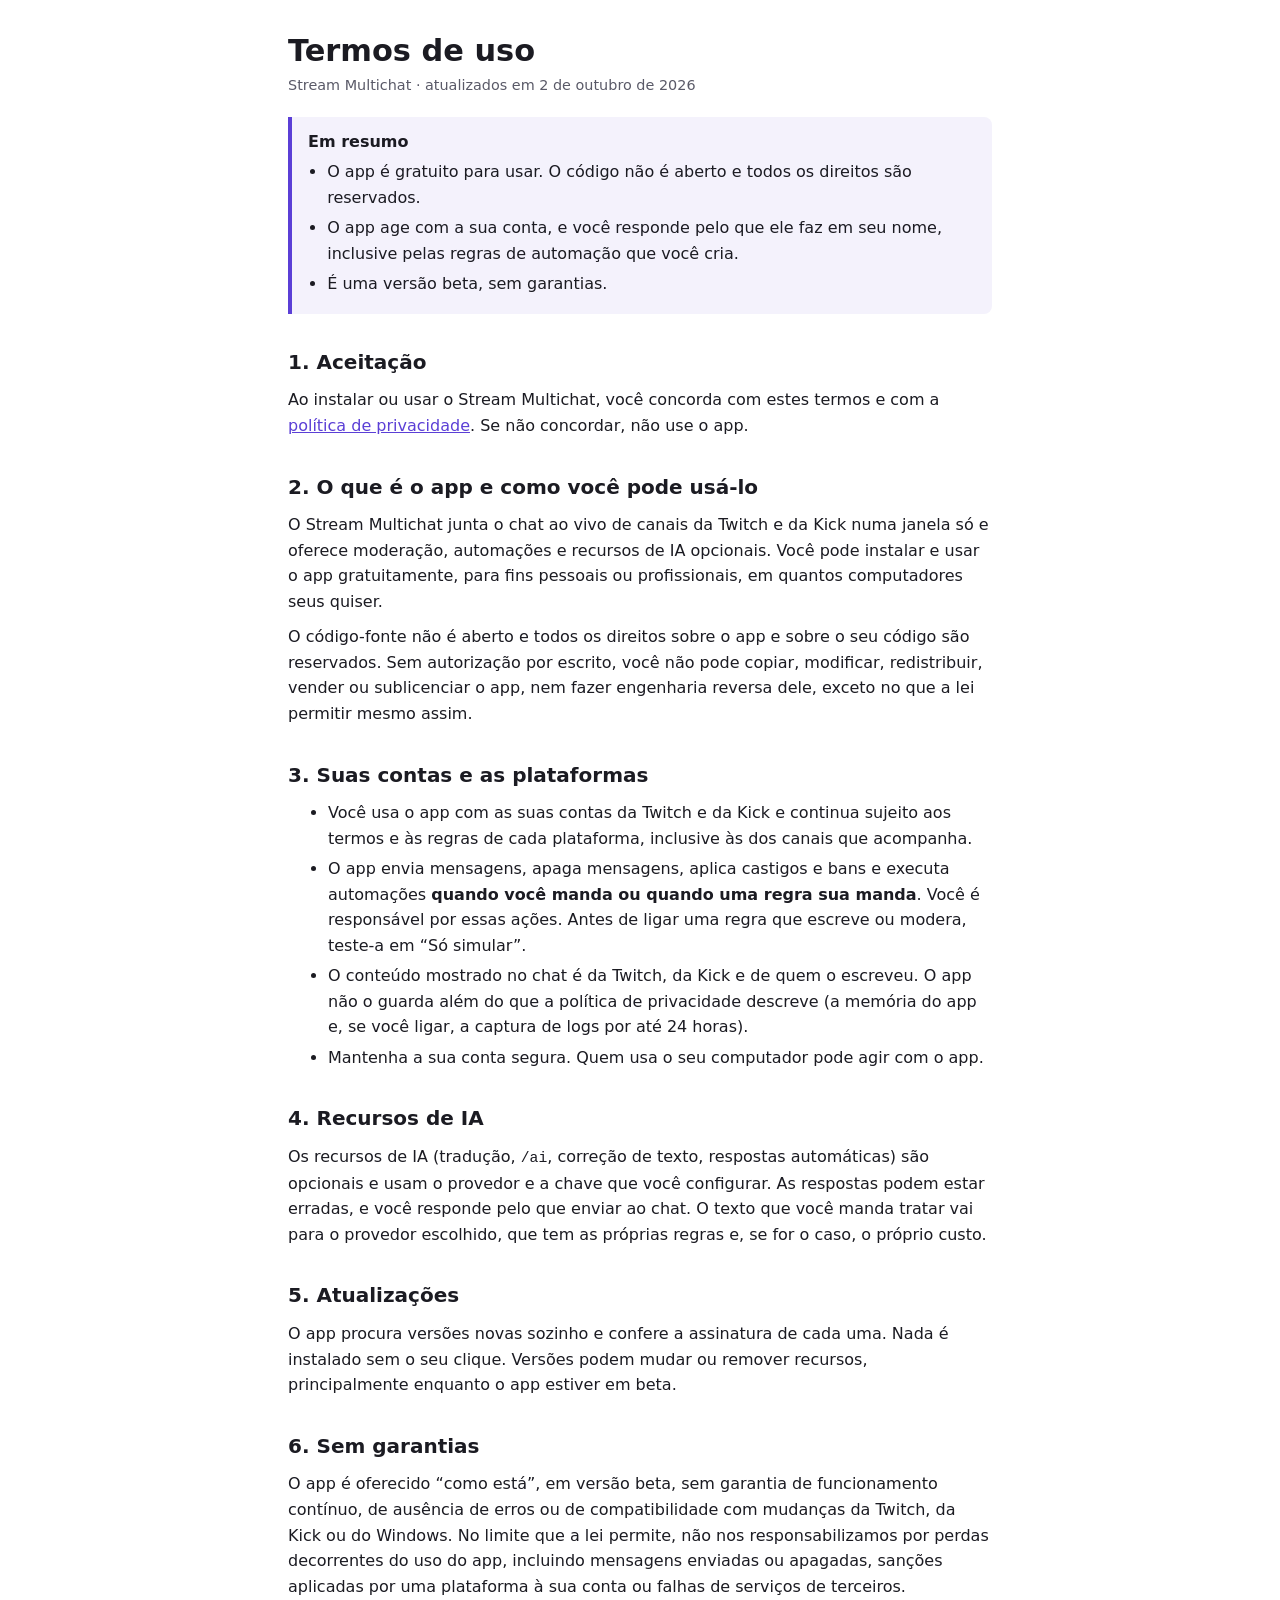
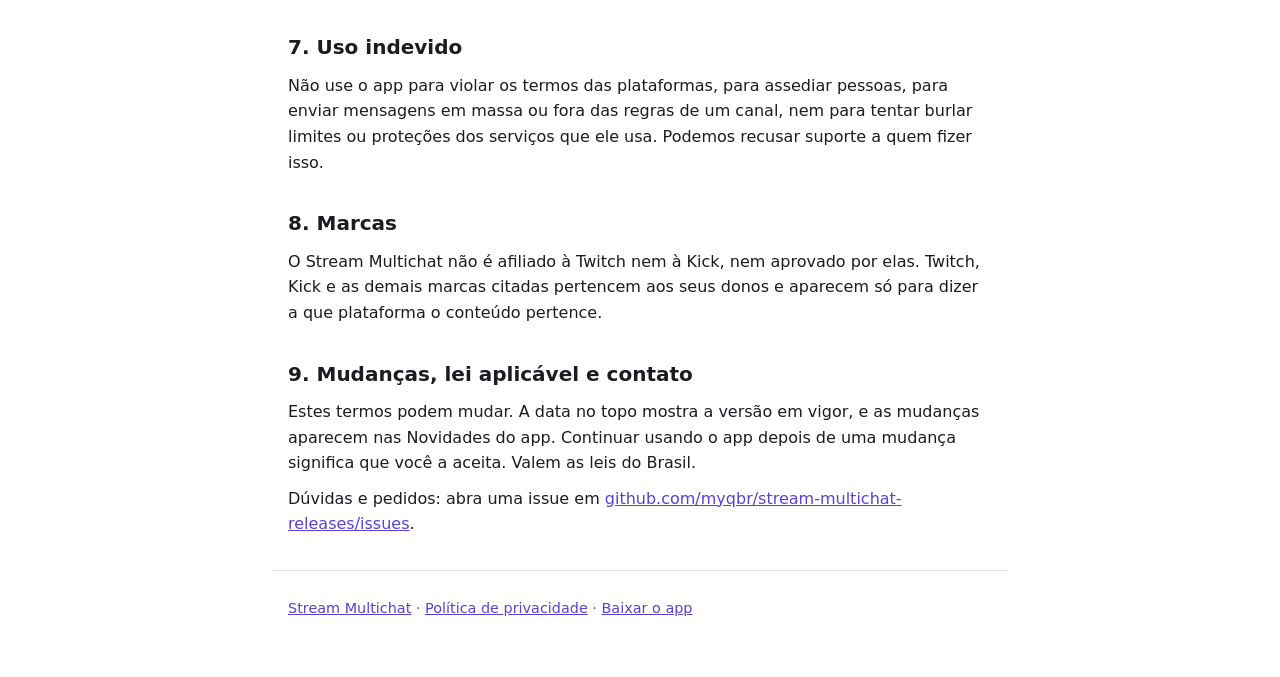
==== termos/index.html @ dfebcac0 "docs: privacy policy and terms of use as GitHub Pages" ====
<!doctype html>
<html lang="pt-BR">
  <head>
    <meta charset="utf-8" />
    <meta name="viewport" content="width=device-width, initial-scale=1" />
    <title>Termos de uso · Stream Multichat</title>
    <meta
      name="description"
      content="Como o Stream Multichat pode ser usado, o que ele faz em seu nome e o que não é permitido."
    />
    <link rel="stylesheet" href="../style.css" />
  </head>
  <body>
    <header>
      <h1>Termos de uso</h1>
      <p class="updated">Stream Multichat · atualizados em 2 de outubro de 2026</p>
    </header>
    <main>
      <div class="summary">
        <strong>Em resumo</strong>
        <ul>
          <li>
            O app é gratuito para usar. O código não é aberto e todos os direitos são reservados.
          </li>
          <li>
            O app age com a sua conta, e você responde pelo que ele faz em seu nome, inclusive pelas
            regras de automação que você cria.
          </li>
          <li>É uma versão beta, sem garantias.</li>
        </ul>
      </div>

      <h2>1. Aceitação</h2>
      <p>
        Ao instalar ou usar o Stream Multichat, você concorda com estes termos e com a
        <a href="../privacidade/">política de privacidade</a>. Se não concordar, não use o app.
      </p>

      <h2>2. O que é o app e como você pode usá-lo</h2>
      <p>
        O Stream Multichat junta o chat ao vivo de canais da Twitch e da Kick numa janela só e
        oferece moderação, automações e recursos de IA opcionais. Você pode instalar e usar o app
        gratuitamente, para fins pessoais ou profissionais, em quantos computadores seus quiser.
      </p>
      <p>
        O código-fonte não é aberto e todos os direitos sobre o app e sobre o seu código são
        reservados. Sem autorização por escrito, você não pode copiar, modificar, redistribuir,
        vender ou sublicenciar o app, nem fazer engenharia reversa dele, exceto no que a lei
        permitir mesmo assim.
      </p>

      <h2>3. Suas contas e as plataformas</h2>
      <ul>
        <li>
          Você usa o app com as suas contas da Twitch e da Kick e continua sujeito aos termos e às
          regras de cada plataforma, inclusive às dos canais que acompanha.
        </li>
        <li>
          O app envia mensagens, apaga mensagens, aplica castigos e bans e executa automações
          <strong>quando você manda ou quando uma regra sua manda</strong>. Você é responsável por
          essas ações. Antes de ligar uma regra que escreve ou modera, teste-a em “Só simular”.
        </li>
        <li>
          O conteúdo mostrado no chat é da Twitch, da Kick e de quem o escreveu. O app não o guarda
          além do que a política de privacidade descreve (a memória do app e, se você ligar, a
          captura de logs por até 24 horas).
        </li>
        <li>Mantenha a sua conta segura. Quem usa o seu computador pode agir com o app.</li>
      </ul>

      <h2>4. Recursos de IA</h2>
      <p>
        Os recursos de IA (tradução, <code>/ai</code>, correção de texto, respostas automáticas) são
        opcionais e usam o provedor e a chave que você configurar. As respostas podem estar erradas,
        e você responde pelo que enviar ao chat. O texto que você manda tratar vai para o provedor
        escolhido, que tem as próprias regras e, se for o caso, o próprio custo.
      </p>

      <h2>5. Atualizações</h2>
      <p>
        O app procura versões novas sozinho e confere a assinatura de cada uma. Nada é instalado sem
        o seu clique. Versões podem mudar ou remover recursos, principalmente enquanto o app estiver
        em beta.
      </p>

      <h2>6. Sem garantias</h2>
      <p>
        O app é oferecido “como está”, em versão beta, sem garantia de funcionamento contínuo, de
        ausência de erros ou de compatibilidade com mudanças da Twitch, da Kick ou do Windows. No
        limite que a lei permite, não nos responsabilizamos por perdas decorrentes do uso do app,
        incluindo mensagens enviadas ou apagadas, sanções aplicadas por uma plataforma à sua conta
        ou falhas de serviços de terceiros.
      </p>

      <h2>7. Uso indevido</h2>
      <p>
        Não use o app para violar os termos das plataformas, para assediar pessoas, para enviar
        mensagens em massa ou fora das regras de um canal, nem para tentar burlar limites ou
        proteções dos serviços que ele usa. Podemos recusar suporte a quem fizer isso.
      </p>

      <h2>8. Marcas</h2>
      <p>
        O Stream Multichat não é afiliado à Twitch nem à Kick, nem aprovado por elas. Twitch, Kick e
        as demais marcas citadas pertencem aos seus donos e aparecem só para dizer a que plataforma
        o conteúdo pertence.
      </p>

      <h2>9. Mudanças, lei aplicável e contato</h2>
      <p>
        Estes termos podem mudar. A data no topo mostra a versão em vigor, e as mudanças aparecem
        nas Novidades do app. Continuar usando o app depois de uma mudança significa que você a
        aceita. Valem as leis do Brasil.
      </p>
      <p>
        Dúvidas e pedidos: abra uma issue em
        <a href="https://github.com/myqbr/stream-multichat-releases/issues"
          >github.com/myqbr/stream-multichat-releases/issues</a
        >.
      </p>
    </main>
    <footer>
      <p>
        <a href="../">Stream Multichat</a> · <a href="../privacidade/">Política de privacidade</a> ·
        <a href="https://github.com/myqbr/stream-multichat-releases">Baixar o app</a>
      </p>
    </footer>
  </body>
</html>
---- style.css ----
:root {
  color-scheme: light dark;
  --bg: #ffffff;
  --fg: #1b1b22;
  --muted: #5a5a68;
  --line: #dcdce4;
  --accent: #5b3fd6;
  --soft: #f4f2fc;
}

@media (prefers-color-scheme: dark) {
  :root {
    --bg: #14141a;
    --fg: #ececf3;
    --muted: #a3a3b3;
    --line: #2c2c38;
    --accent: #a995ff;
    --soft: #1d1b2b;
  }
}

* {
  box-sizing: border-box;
}

body {
  margin: 0;
  background: var(--bg);
  color: var(--fg);
  font:
    16px/1.6 system-ui,
    -apple-system,
    'Segoe UI',
    Roboto,
    sans-serif;
}

main,
header,
footer {
  max-width: 46rem;
  margin: 0 auto;
  padding: 0 16px;
}

header {
  padding-top: 32px;
}

main {
  padding-bottom: 24px;
}

footer {
  padding-top: 16px;
  padding-bottom: 48px;
  border-top: 1px solid var(--line);
  color: var(--muted);
  font-size: 0.9rem;
}

h1 {
  margin: 0 0 4px;
  font-size: 1.9rem;
  line-height: 1.25;
}

h2 {
  margin: 2rem 0 0.5rem;
  font-size: 1.25rem;
}

p,
ul {
  margin: 0.6rem 0;
}

li {
  margin: 0.3rem 0;
}

a {
  color: var(--accent);
}

.updated {
  margin: 0;
  color: var(--muted);
  font-size: 0.9rem;
}

.summary {
  margin: 1.25rem 0;
  padding: 12px 16px;
  border-left: 4px solid var(--accent);
  background: var(--soft);
  border-radius: 0 8px 8px 0;
}

.summary ul {
  margin: 0.3rem 0;
  padding-left: 1.2rem;
}

.table-wrap {
  overflow-x: auto;
}

table {
  width: 100%;
  border-collapse: collapse;
  font-size: 0.95rem;
}

th,
td {
  padding: 8px 10px;
  border: 1px solid var(--line);
  text-align: left;
  vertical-align: top;
}

th {
  background: var(--soft);
}

nav ul {
  padding-left: 1.2rem;
}

code {
  font-family: ui-monospace, 'Cascadia Code', Consolas, monospace;
  font-size: 0.92em;
}
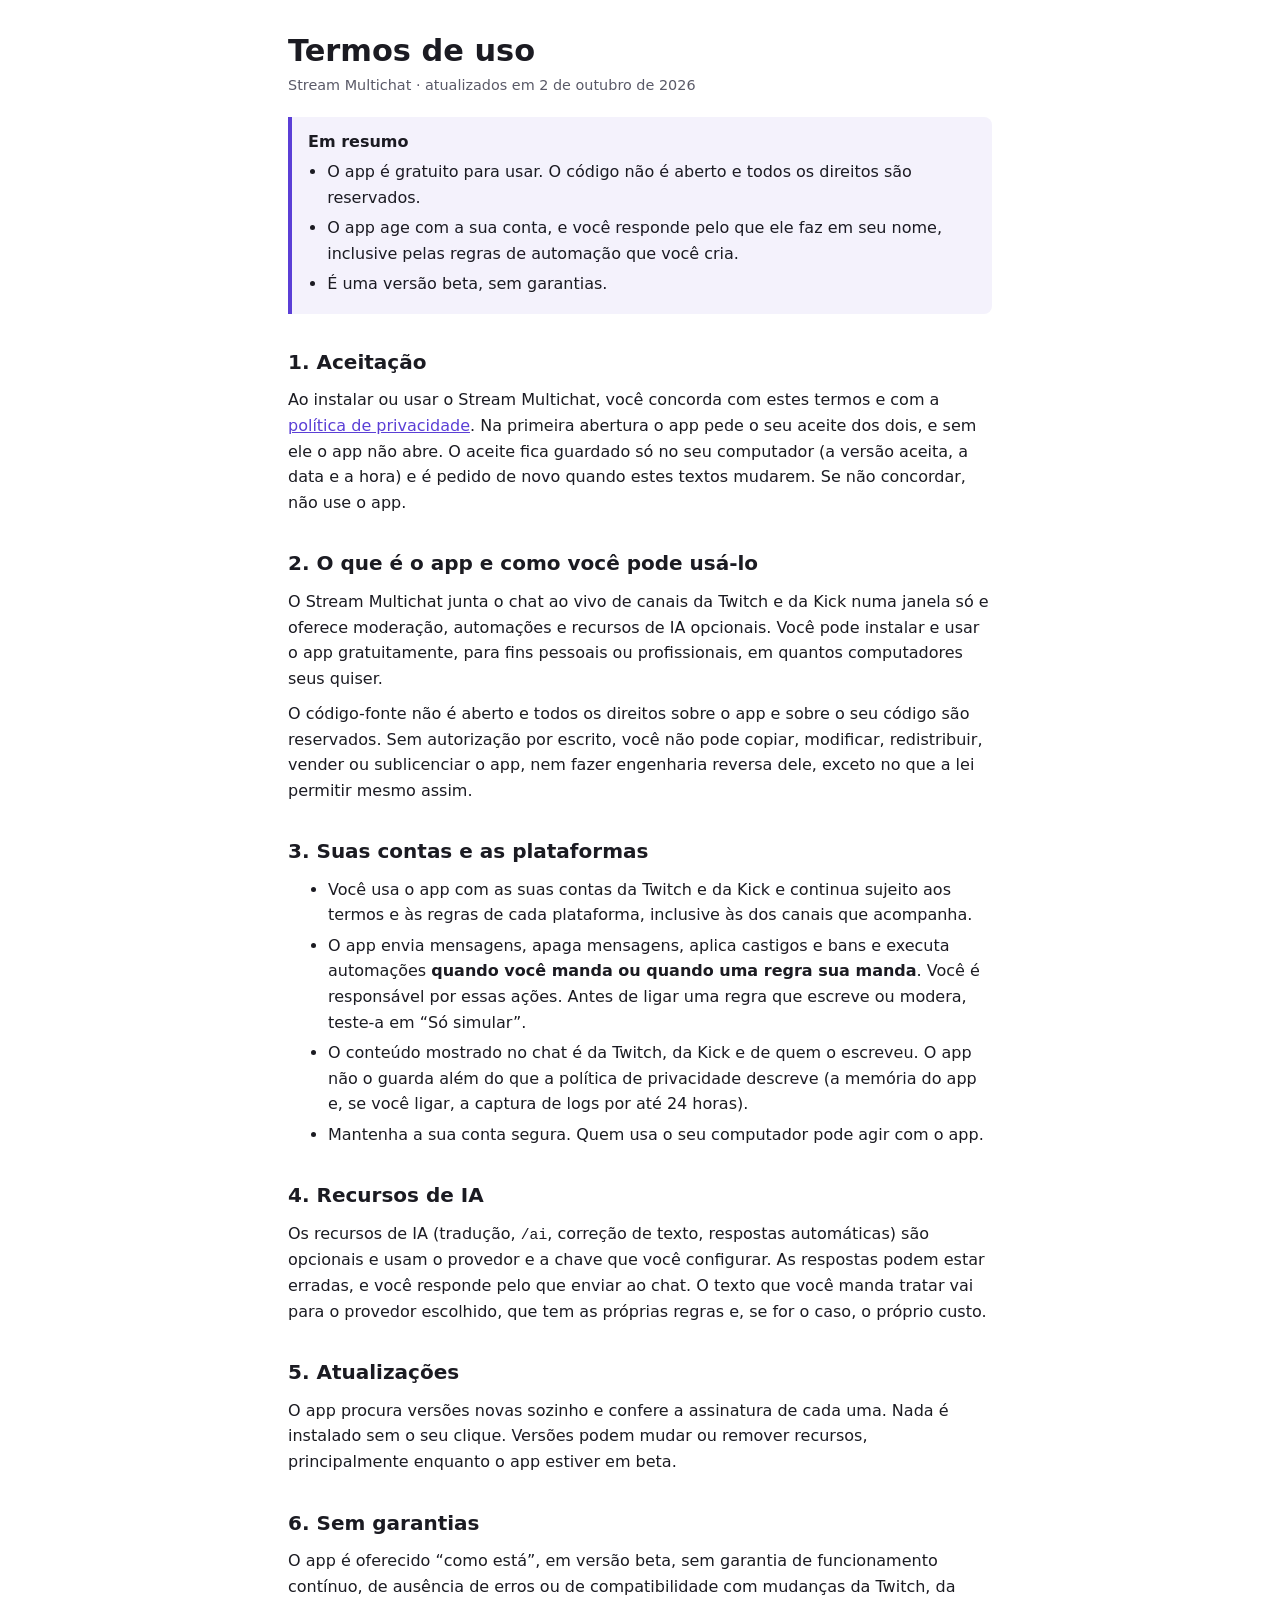
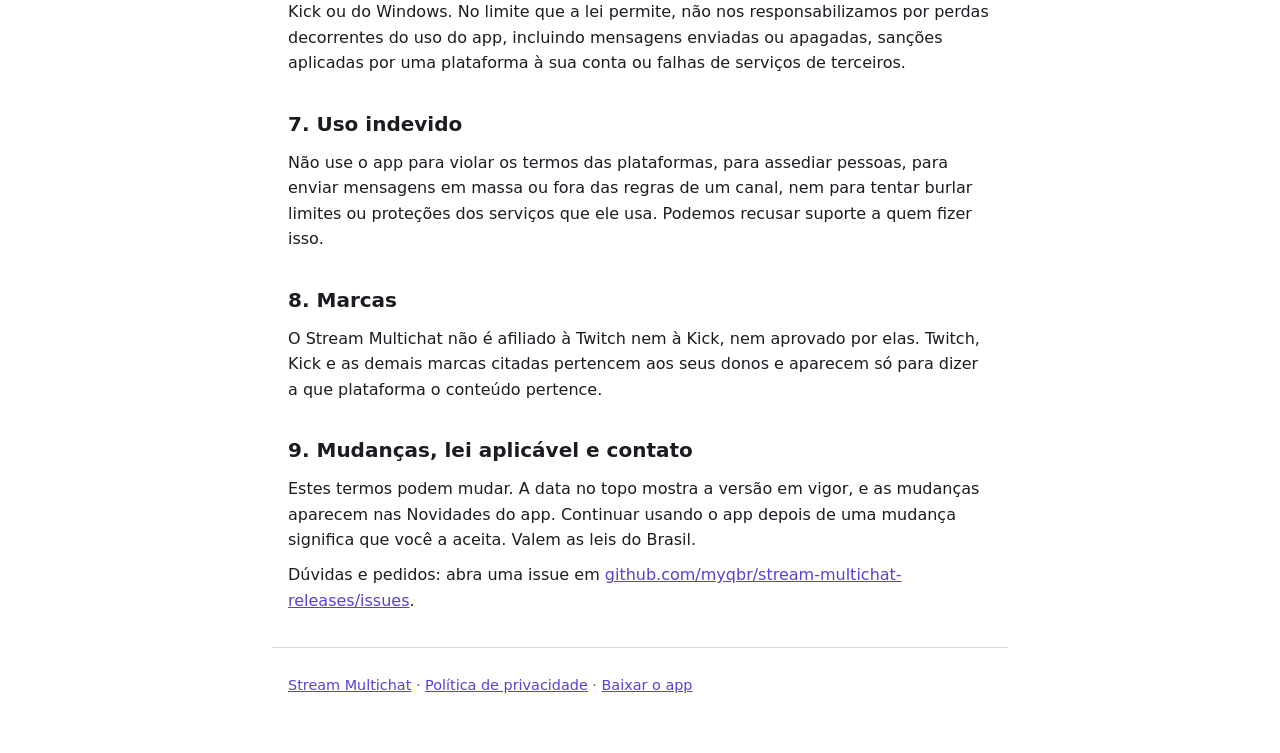
==== commit 85ad4987: "docs: the app asks for the acceptance of the terms and the policy" ====
--- a/termos/index.html
+++ b/termos/index.html
@@ -33,7 +33,10 @@
       <h2>1. Aceitação</h2>
       <p>
         Ao instalar ou usar o Stream Multichat, você concorda com estes termos e com a
-        <a href="../privacidade/">política de privacidade</a>. Se não concordar, não use o app.
+        <a href="../privacidade/">política de privacidade</a>. Na primeira abertura o app pede o seu
+        aceite dos dois, e sem ele o app não abre. O aceite fica guardado só no seu computador (a
+        versão aceita, a data e a hora) e é pedido de novo quando estes textos mudarem. Se não
+        concordar, não use o app.
       </p>
 
       <h2>2. O que é o app e como você pode usá-lo</h2>
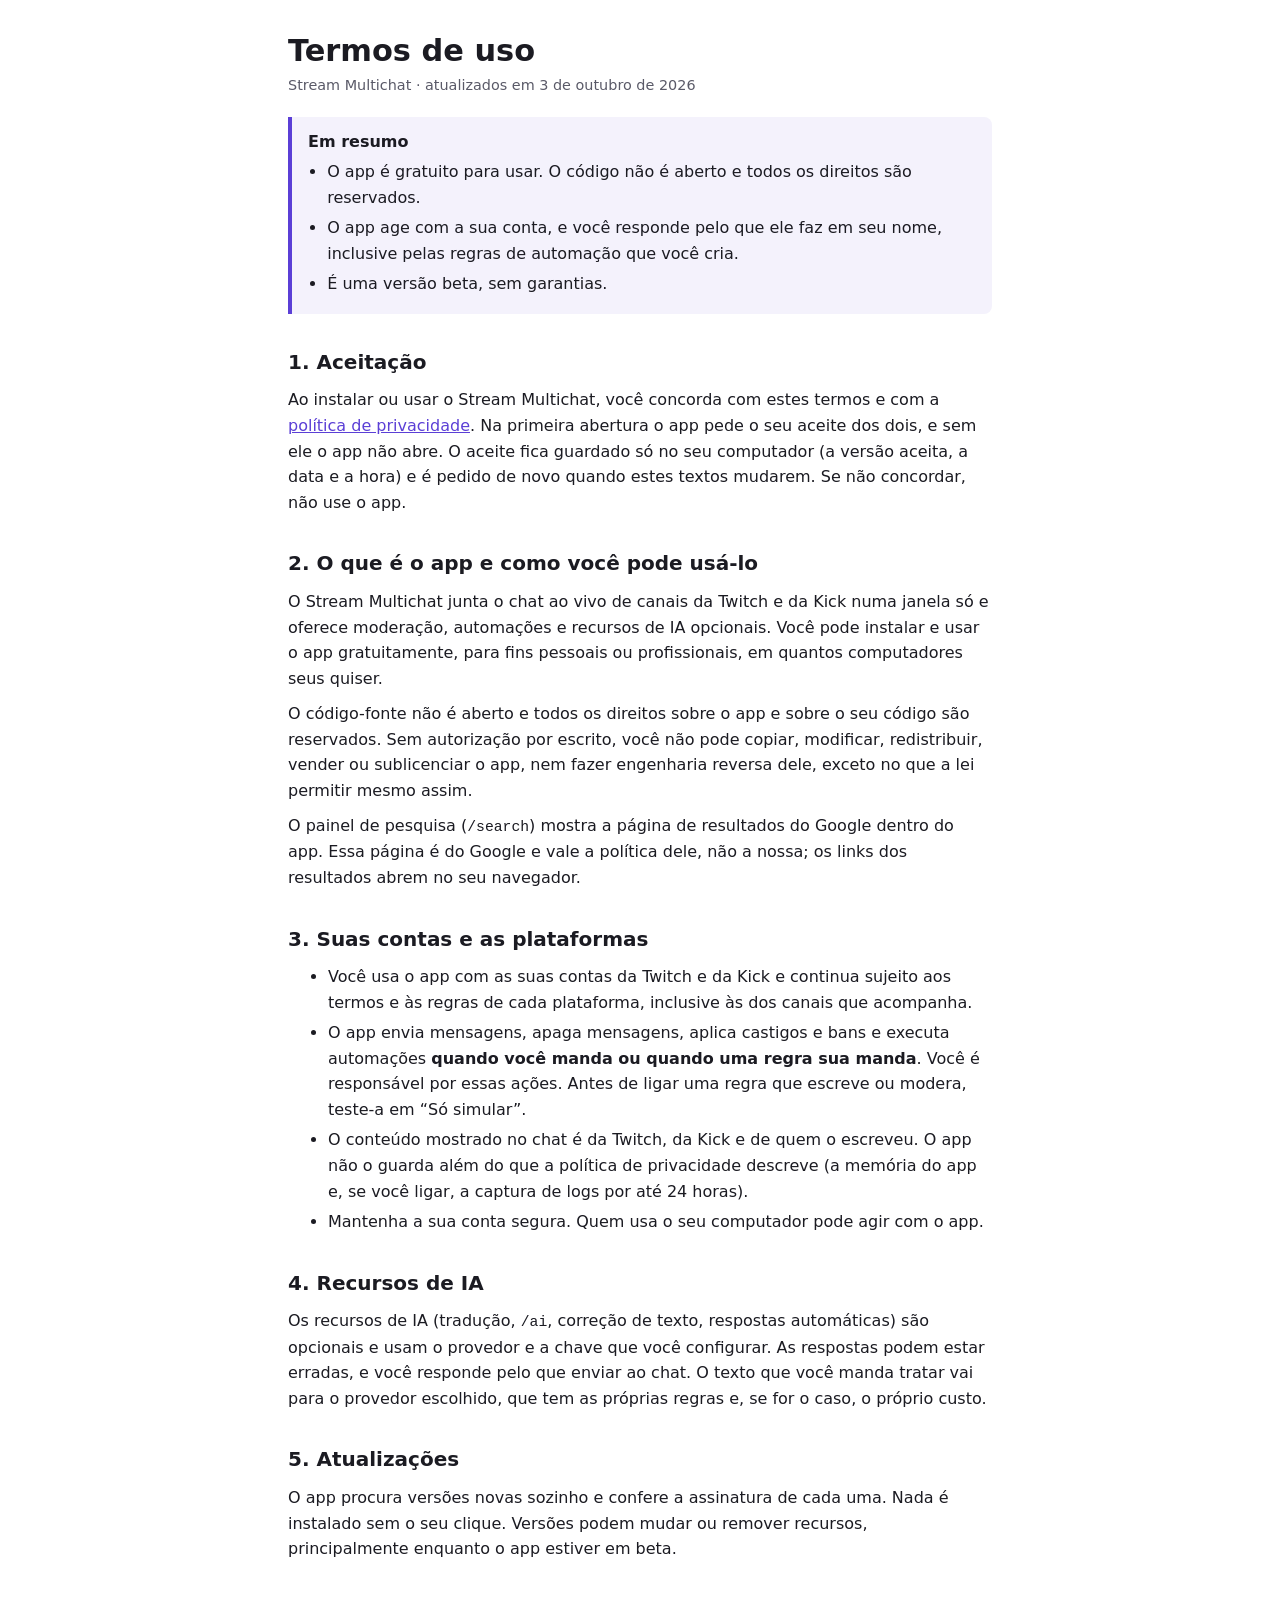
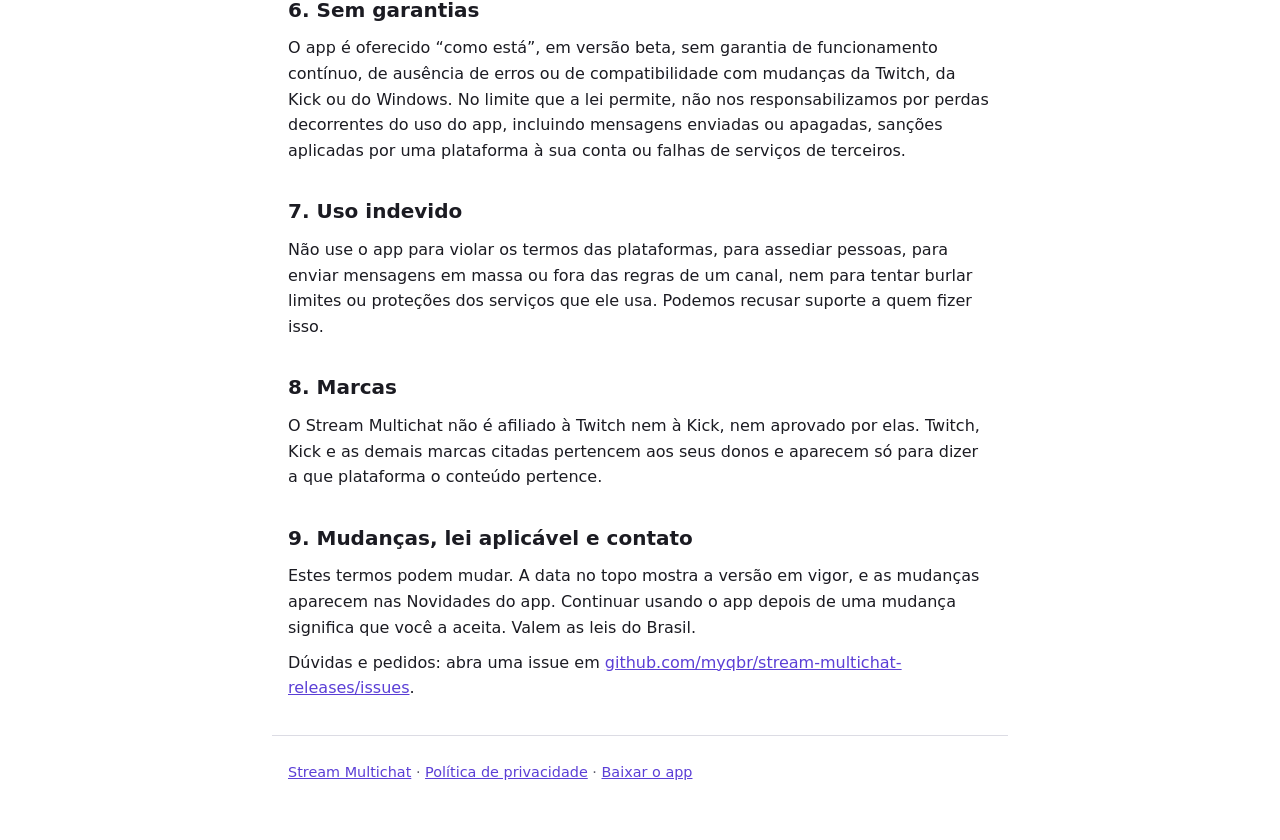
==== commit 30d7bf85: "docs: the search term goes to Google, and the app asks for the acceptance again The policy and the t" ====
--- a/termos/index.html
+++ b/termos/index.html
@@ -13,7 +13,7 @@
   <body>
     <header>
       <h1>Termos de uso</h1>
-      <p class="updated">Stream Multichat · atualizados em 2 de outubro de 2026</p>
+      <p class="updated">Stream Multichat · atualizados em 3 de outubro de 2026</p>
     </header>
     <main>
       <div class="summary">
@@ -50,6 +50,12 @@
         reservados. Sem autorização por escrito, você não pode copiar, modificar, redistribuir,
         vender ou sublicenciar o app, nem fazer engenharia reversa dele, exceto no que a lei
         permitir mesmo assim.
+      </p>
+
+      <p>
+        O painel de pesquisa (<code>/search</code>) mostra a página de resultados do Google dentro
+        do app. Essa página é do Google e vale a política dele, não a nossa; os links dos resultados
+        abrem no seu navegador.
       </p>
 
       <h2>3. Suas contas e as plataformas</h2>
